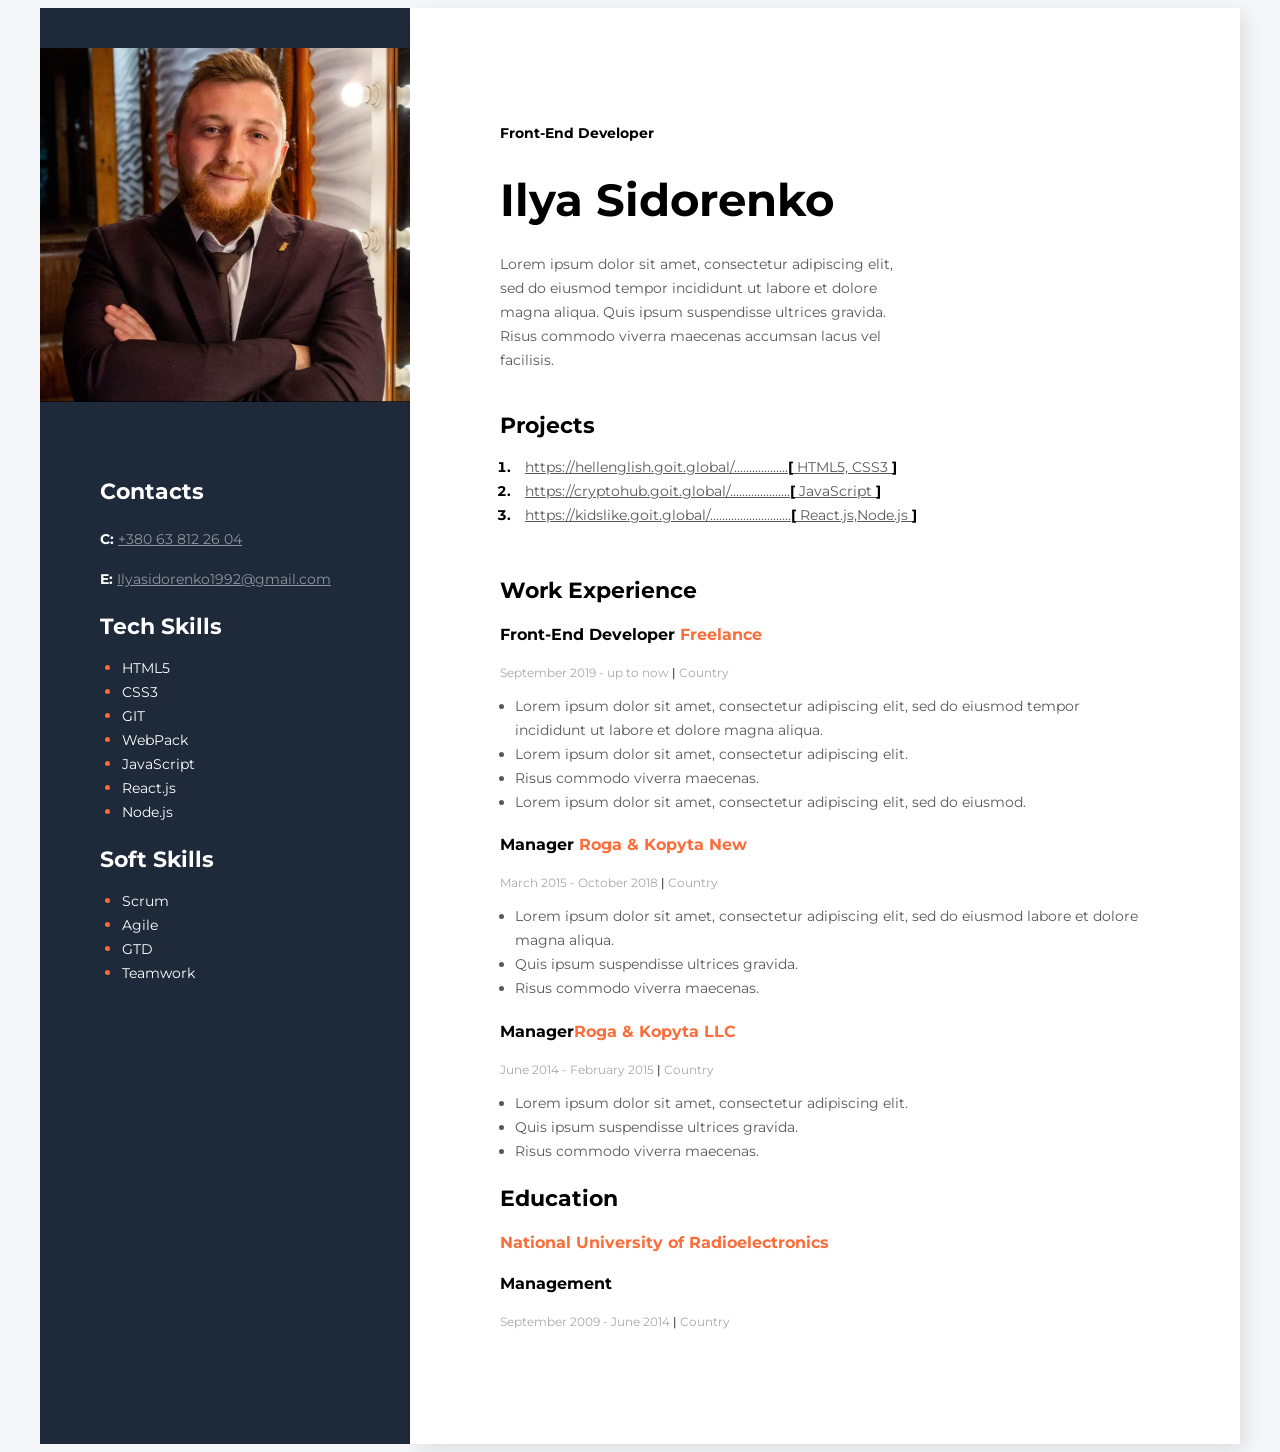
==== index.html @ 8ba05466 "finish" ====
<!DOCTYPE html>
<html lang="en">
<head>
    <meta charset="UTF-8">
    <meta http-equiv="X-UA-Compatible" content="IE=edge">
    <meta name="viewport" content="width=device-width, initial-scale=1.0">
    <link rel="preconnect" href="https://fonts.googleapis.com">
    <link rel="preconnect" href="https://fonts.gstatic.com" crossorigin>
    <link href="https://fonts.googleapis.com/css2?family=Montserrat:wght@400;700&display=swap" rel="stylesheet">
    <link rel="stylesheet" href="./css/styles.css">
    <title>Resume</title>
    

</head>
<body>
<!-- Main -->
<div class="main">
<!-- Main Content -->
<div class="main-content">
    <!-- about user -->
    <div class="about">
        <h2 class="about-position">Front-End Developer</h2>

    <h1 class="about-name">Ilya Sidorenko</h1>

<p class="about-dis">Lorem ipsum dolor sit amet, consectetur adipiscing elit, sed do eiusmod tempor incididunt ut labore et dolore magna
    aliqua. Quis ipsum suspendisse ultrices gravida. Risus commodo viverra maecenas accumsan lacus vel facilisis.</p>
</div>
    <!-- projects -->
    <div class="projects">
        <h3 class="title">Projects</h3>
<ol class="projects-list">
    <span class="project"><li class="project-item"><a
            href="https://hellenglish.goit.global/" class="project-link">https://hellenglish.goit.global/..................<span class="project-braket">[</span>  HTML5, CSS3 <span class="project-braket">]</span></a>
    </li></span>
    <span class="project"><li class="project-item"><a
            href="https://cryptohub.goit.global/" class="project-link">https://cryptohub.goit.global/....................<span class="project-braket">[</span> JavaScript <span class="project-braket">]</span></a></li></span>
    <span class="project"><li class="project-item"><a
            href="https://kidslike.goit.global/" class="project-link">https://kidslike.goit.global/...........................<span class="project-braket">[</span> React.js,Node.js <span class="project-braket">]</span></a> </li></span>
    
    
    
</ol>
</div>
<!-- Work -->
<div class="work">
    <h3 class="title">Work Experience</h3>
    <!-- company 1  -->
    <div>
        <h4 class="work-position">Front-End Developer <span class="organization">Freelance</span></h4>
        <h5 class="year-work">September 2019 - up to now   <span class="line">|</span>   Country</h5>
        <ul class="work-list">
            <li>Lorem ipsum dolor sit amet, consectetur adipiscing elit, sed do eiusmod tempor incididunt ut labore et dolore magna aliqua. </li>
            <li>Lorem ipsum dolor sit amet, consectetur adipiscing elit.</li>
            <li>Risus commodo viverra maecenas.</li>
            <li>Lorem ipsum dolor sit amet, consectetur adipiscing elit, sed do eiusmod. </li>
        </ul>
    </div>
    <!-- company 2 -->
    <div>
        <h4 class="work-position">Manager <span class="organization">Roga & Kopyta New</span> </h4>
        <h5 class="year-work">March 2015 - October 2018 <span class="line">|</span>   Country</h5>
        <ul class="work-list">
            <li>Lorem ipsum dolor sit amet, consectetur adipiscing elit, sed do eiusmod labore et dolore magna aliqua. </li>
            <li>Quis ipsum suspendisse ultrices gravida.</li>
            <li>Risus commodo viverra maecenas. </li>
        </ul>
    </div>
    <!-- company 3 -->
    <div>
        <h4 class="work-position">Manager<span class="organization">Roga & Kopyta LLC</span></h4>
        <h5 class="year-work">June 2014 - February 2015 <span class="line">|</span>   Country</h5>
        <ul class="work-list">
            <li>Lorem ipsum dolor sit amet, consectetur adipiscing elit. </li>
            <li>Quis ipsum suspendisse ultrices gravida.</li>
            <li>Risus commodo viverra maecenas. </li>
        </ul>
    </div>
    </div>
    <!-- Education -->
    <div class="education">
        <h3 class="title">Education</h3>
        <h4 class="organization">National University of Radioelectronics</h4>
        <h4>Management</h4>
        <h5 class="year-work">September 2009 - June 2014 <span class="line">|</span>   Country</h5>
    </div>
    



</div>
<!-- Sidebar -->
<aside class="sidebar">
    <img src="./img/im1.jpg" alt="userfoto" width="370" height="354" class="foto">
    <!-- contacts -->
    <div class="contacts">
        <h3 class="contact-title">Contacts</h3>
        <div><p><span class="contact-type">C:  </span><a href="tel:+380638122604" class="contact-link">+380 63 812 26 04</a></p>
            <p><span class="contact-type">E:  </span><a href="mailto:ilyasidorenko1992@gmail.com" class="contact-link">Ilyasidorenko1992@gmail.com</a></p>
            </div>
            <!-- TEch skills -->
            <div class="tech-skills">
            <h3 class="sidebartitle">Tech Skills</h3>
            <ul class="tech-skills-list">
                <li class="tech-skills-item"><span class="tech-skills-text">HTML5</span> </li>
                <li class="tech-skills-item"><span class="tech-skills-text">CSS3</span> </li>
                <li class="tech-skills-item"><span class="tech-skills-text">GIT</span> </li>
                <li class="tech-skills-item"><span class="tech-skills-text">WebPack</span> </li>
                <li class="tech-skills-item"><span class="tech-skills-text">JavaScript</span> </li>
                <li class="tech-skills-item"><span class="tech-skills-text">React.js</span> </li>
                <li class="tech-skills-item"><span class="tech-skills-text">Node.js</span> </li>
            </ul>
            </div>
            <!-- Soft Skills -->
            <div class="tech-skills">
            <h3 class="sidebartitle">Soft Skills</h3>
            <ul class="tech-skills-list">
                <li class="tech-skills-item"><span class="tech-skills-text">Scrum</span></li>
                <li class="tech-skills-item"><span class="tech-skills-text">Agile</span></li>
                <li class="tech-skills-item"><span class="tech-skills-text">GTD</span></li>
                <li class="tech-skills-item"><span class="tech-skills-text">Teamwork</span></li>
            </ul>
            </div>
</div>
</aside>
</div>

</body>
</html>
---- css/styles.css ----
body{
    font-family: 'Montserrat',
            sans-serif;
            background-color: #f5f7fa;
}
/* main styles */
.main{
display: flex;
flex-direction: row-reverse;

width: 1200px;
margin: 0 auto;
}
.main-content{
    background-color: #FFFFFF;
    box-shadow: 6px 6px 20px rgba(0, 0, 0, 0.1);
    padding: 105px 90px;
}

/* about styles */
.about{
margin-bottom: 40px;
}
.about-position{
    font-style: normal;
        font-weight: 700;
        font-size: 14px;
        line-height: 17px;
        /* identical to box height */
    
    
        color: #000000;
        margin-bottom: 20px;
}
.about-name{
font-style: normal;
    font-weight: 700;
    font-size: 45px;
    line-height: 55px;

    color: #000000;
    margin-bottom: 25px;
}
.about-dis{
font-style: normal;
    font-weight: 400;
    font-size: 14px;
    line-height: 24px;
    color: #595959;
    width: 400px;
}
/* projects */
.projects{
margin-bottom: 50px;
}
.title{
    font-style: normal;
        font-weight: 700;
        font-size: 22px;
        line-height: 27px;
    color: #000000;
    margin-bottom: 10px;
}
.projects-list{
    padding: 0;
    margin-left: 15px;
}
.project-item{
    font-style: normal;
        font-weight: 700;
        font-size: 14px;
        line-height: 24px;
        color: #000000;
}
.project,
.project-link{
    font-style: normal;
        font-weight: 400;
        font-size: 14px;
        line-height: 24px;
    color: #595959;

    }
    .project-link{
        margin-left: 10px;
    }
    .project-braket{
        font-style: normal;
            font-weight: 700;
            font-size: 14px;
            line-height: 24px;
        color: #000000;
    }


.work{
 

}
.work-position{
font-style: normal;
    font-weight: 700;
    font-size: 16px;
    line-height: 20px;
    /* identical to box height */


    color: #000000;
    margin-bottom: 10px;
}
.organization{
    font-style: normal;
        font-weight: 700;
        font-size: 16px;
        line-height: 20px;
        /* identical to box height */
    
    
        color: #FB6D3A;
}
.year-work{
    font-style: normal;
        font-weight: 400;
        font-size: 12px;
        line-height: 15px;
        color: #A8A8A8;
        margin-bottom: 10px;
}
.line{
    font-style: normal;
        font-weight: 400;
        font-size: 12px;
        line-height: 15px;
    color: #000000;
}

.work-list{
    font-style: normal;
        font-weight: 400;
        font-size: 14px;
        line-height: 24px;
        color: #595959;
        padding: 0;
        margin-left: 15px;
}
/* Education */
.education{

}
/* sidebar */
.sidebar{
    background-color: #1E2939;
    padding-top: 40px;
    width: 370px;
}
.foto{
    width: 370px;
    margin-bottom: 50px;

}
.contact-title{
    font-style: normal;
        font-weight: 700;
        font-size: 22px;
        line-height: 27px;
    color: #FFFFFF;
    margin-left: 30px;
}
.sidebartitle{
font-style: normal;
    font-weight: 700;
    font-size: 22px;
    line-height: 27px;
    color: #FFFFFF;
    margin-bottom: 10px;
margin-left: auto;
}
.contacts,
.tech-skills,
.soft-skills {
margin-left: 30px;

}
.contacts {
    margin-bottom: 50px;
    
}
.contact-type{
    font-style: normal;
        font-weight: 700;
        font-size: 14px;
        line-height: 24px;
    color: #FFFFFF;
    margin-left: 30px;
}
.contact-link{
    font-style: normal;
        font-weight: 400;
        font-size: 14px;
        line-height: 24px;
        color: #8F949C;
    }
    .tech-skills-list{
        color: #FFFFFF;
        padding: 0;
        margin-left: 22px;
    }
    .tech-skills-item{
        color: #FB6D3A;
    }
    .tech-skills-text{
        font-style: normal;
font-weight: 400;
font-size: 14px;
line-height: 24px;
color: #FFFFFF;
}
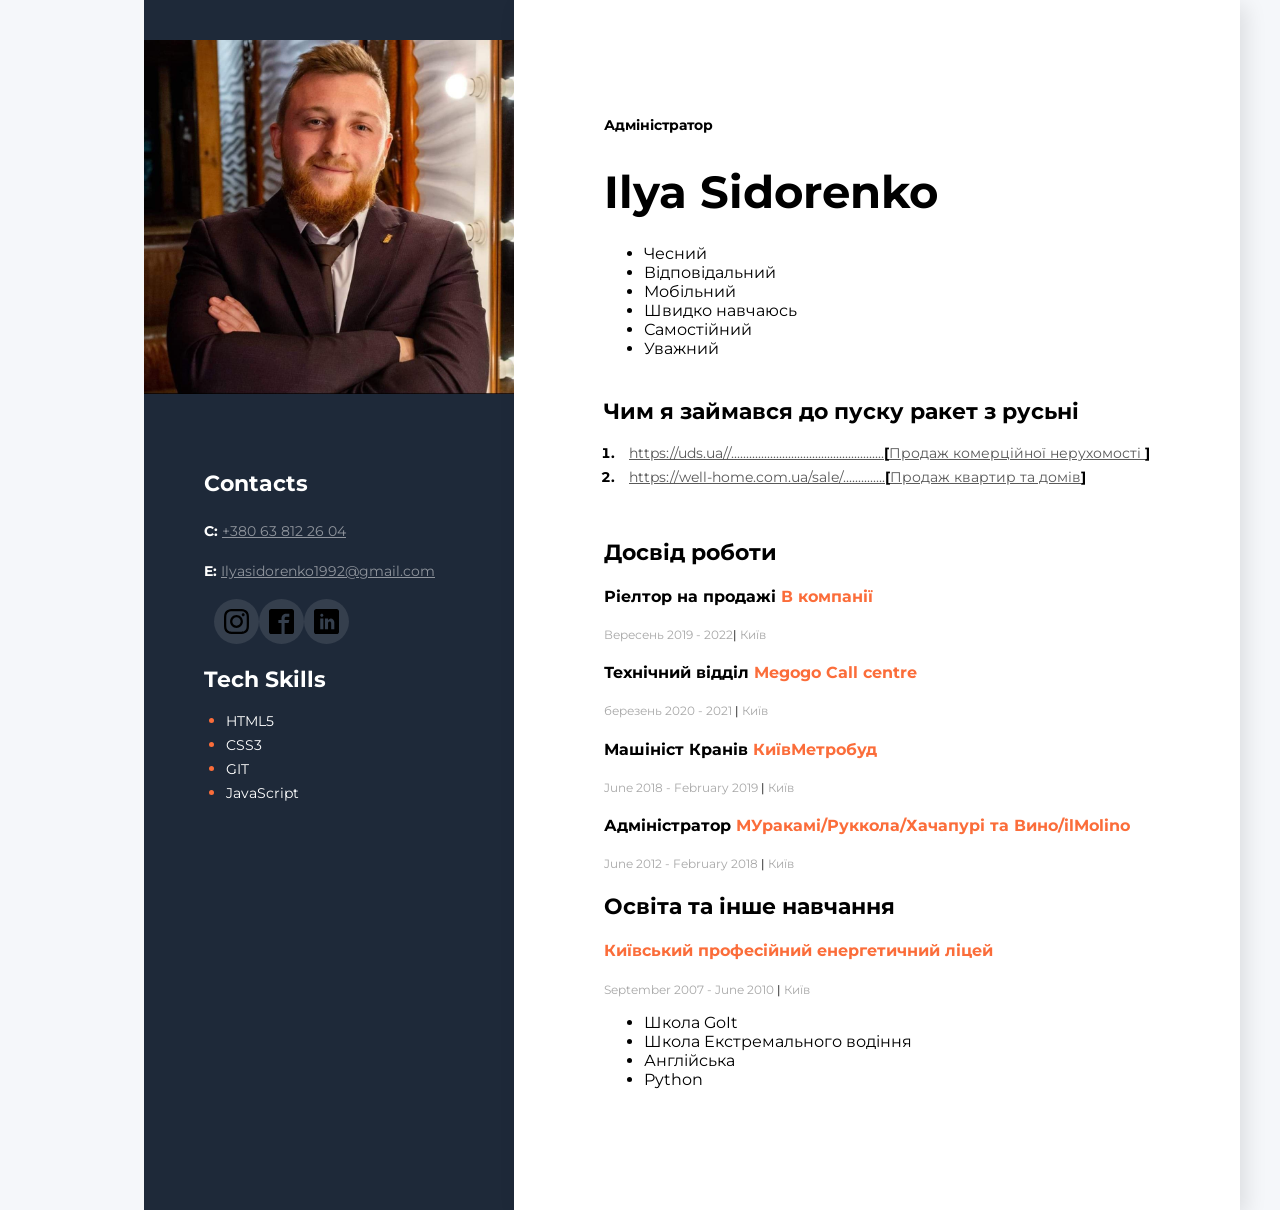
==== commit b9dfd838: "finish" ====
--- a/index.html
+++ b/index.html
@@ -19,24 +19,28 @@
 <div class="main-content">
     <!-- about user -->
     <div class="about">
-        <h2 class="about-position">Front-End Developer</h2>
+        <h2 class="about-position">Адміністратор</h2>
 
     <h1 class="about-name">Ilya Sidorenko</h1>
 
-<p class="about-dis">Lorem ipsum dolor sit amet, consectetur adipiscing elit, sed do eiusmod tempor incididunt ut labore et dolore magna
-    aliqua. Quis ipsum suspendisse ultrices gravida. Risus commodo viverra maecenas accumsan lacus vel facilisis.</p>
+<p class="about-dis"> <ul>
+    <li>Чесний</li>
+    <li>Відповідальний</li>
+    <li>Мобільний</li>
+    <li>Швидко навчаюсь</li>
+    <li>Самостійний</li>
+    <li>Уважний</li>
+</ul> </p>
 </div>
     <!-- projects -->
     <div class="projects">
-        <h3 class="title">Projects</h3>
+        <h3 class="title">Чим я займався до пуску ракет з русьні</h3>
 <ol class="projects-list">
     <span class="project"><li class="project-item"><a
-            href="https://hellenglish.goit.global/" class="project-link">https://hellenglish.goit.global/..................<span class="project-braket">[</span>  HTML5, CSS3 <span class="project-braket">]</span></a>
+            href="https://uds.ua/" class="project-link">https://uds.ua//...................................................<span class="project-braket">[</span>Продаж комерційної нерухомості <span class="project-braket">]</span></a>
     </li></span>
     <span class="project"><li class="project-item"><a
-            href="https://cryptohub.goit.global/" class="project-link">https://cryptohub.goit.global/....................<span class="project-braket">[</span> JavaScript <span class="project-braket">]</span></a></li></span>
-    <span class="project"><li class="project-item"><a
-            href="https://kidslike.goit.global/" class="project-link">https://kidslike.goit.global/...........................<span class="project-braket">[</span> React.js,Node.js <span class="project-braket">]</span></a> </li></span>
+            href="https://well-home.com.ua/sale" class="project-link">https://well-home.com.ua/sale/..............<span class="project-braket">[</span>Продаж квартир та домів<span class="project-braket">]</span></a></li></span>
     
     
     
@@ -44,45 +48,42 @@
 </div>
 <!-- Work -->
 <div class="work">
-    <h3 class="title">Work Experience</h3>
+    <h3 class="title">Досвід роботи</h3>
     <!-- company 1  -->
     <div>
-        <h4 class="work-position">Front-End Developer <span class="organization">Freelance</span></h4>
-        <h5 class="year-work">September 2019 - up to now   <span class="line">|</span>   Country</h5>
-        <ul class="work-list">
-            <li>Lorem ipsum dolor sit amet, consectetur adipiscing elit, sed do eiusmod tempor incididunt ut labore et dolore magna aliqua. </li>
-            <li>Lorem ipsum dolor sit amet, consectetur adipiscing elit.</li>
-            <li>Risus commodo viverra maecenas.</li>
-            <li>Lorem ipsum dolor sit amet, consectetur adipiscing elit, sed do eiusmod. </li>
-        </ul>
+        <h4 class="work-position">Ріелтор на продажі<span class="organization"> В компанії</span></h4>
+        <h5 class="year-work">Вересень 2019 - 2022<span class="line">|</span> Київ</h5>
+       
     </div>
     <!-- company 2 -->
     <div>
-        <h4 class="work-position">Manager <span class="organization">Roga & Kopyta New</span> </h4>
-        <h5 class="year-work">March 2015 - October 2018 <span class="line">|</span>   Country</h5>
-        <ul class="work-list">
-            <li>Lorem ipsum dolor sit amet, consectetur adipiscing elit, sed do eiusmod labore et dolore magna aliqua. </li>
-            <li>Quis ipsum suspendisse ultrices gravida.</li>
-            <li>Risus commodo viverra maecenas. </li>
-        </ul>
+        <h4 class="work-position">Технічний відділ <span class="organization"> Megogo Call centre</span> </h4>
+        <h5 class="year-work">березень 2020 - 2021 <span class="line">|</span> Київ</h5>
+       
     </div>
     <!-- company 3 -->
     <div>
-        <h4 class="work-position">Manager<span class="organization">Roga & Kopyta LLC</span></h4>
-        <h5 class="year-work">June 2014 - February 2015 <span class="line">|</span>   Country</h5>
-        <ul class="work-list">
-            <li>Lorem ipsum dolor sit amet, consectetur adipiscing elit. </li>
-            <li>Quis ipsum suspendisse ultrices gravida.</li>
-            <li>Risus commodo viverra maecenas. </li>
-        </ul>
+        <h4 class="work-position">Машініст Кранів<span class="organization"> КиївМетробуд</span></h4>
+        <h5 class="year-work">June 2018 - February 2019 <span class="line">|</span> Київ</h5>
+       
+    </div>
+    <div>
+        <h4 class="work-position">Адміністратор<span class="organization"> МУракамі/Руккола/Хачапурі та Вино/ilMolino</span></h4>
+        <h5 class="year-work">June 2012 - February 2018 <span class="line">|</span> Київ</h5>
+       
     </div>
     </div>
     <!-- Education -->
     <div class="education">
-        <h3 class="title">Education</h3>
-        <h4 class="organization">National University of Radioelectronics</h4>
-        <h4>Management</h4>
-        <h5 class="year-work">September 2009 - June 2014 <span class="line">|</span>   Country</h5>
+        <h3 class="title">Освіта та інше навчання</h3>
+        <h4>        <h4 class="organization">Київський професійний енергетичний ліцей</h4>
+        <h5 class="year-work">September 2007 - June 2010 <span class="line">|</span> Київ</h5>
+        <ul>
+           <li>Школа GoIt</li>
+           <li>Школа Екстремального водіння</li>
+           <li>Англійська</li>
+           <li>Python</li>
+</ul>
     </div>
     
 
@@ -98,6 +99,36 @@
         <div><p><span class="contact-type">C:  </span><a href="tel:+380638122604" class="contact-link">+380 63 812 26 04</a></p>
             <p><span class="contact-type">E:  </span><a href="mailto:ilyasidorenko1992@gmail.com" class="contact-link">Ilyasidorenko1992@gmail.com</a></p>
             </div>
+<!-- sprite -->
+  <div class="join">
+            <ul class="join__list">
+              <li class="join__item">
+                <a class="join__link" href="https://www.instagram.com/ilya___sidorenko/">
+                  <svg class="join__icon" width="25" height="25">
+                    <use href="./img/symbol-defs.svg#icon-instagram1"></use>
+                  </svg>
+                </a>
+              </li>
+              
+              <li class="join__item">
+                <a class="join__link" href="https://www.facebook.com/profile.php?id=100006339090409">
+                  <svg class="join__icon" width="25" height="25">
+                    <use href="./img/symbol-defs.svg#icon-facebook2"></use>
+                  </svg>
+                </a>
+              </li>
+              <li class="join__item">
+                <a class="join__link" href="https://www.linkedin.com/in/%D0%B8%D0%BB%D1%8C%D1%8F-%D1%81%D0%B8%D0%B4%D0%BE%D1%80%D0%B5%D0%BD%D0%BA%D0%BE-a3860b246/">
+                  <svg class="join__icon" width="25" height="25">
+                    <use href="./img/symbol-defs.svg#icon-linkedin"></use>
+                  </svg>
+                </a>
+              </li>
+            </ul>
+          </div>
+
+
+
             <!-- TEch skills -->
             <div class="tech-skills">
             <h3 class="sidebartitle">Tech Skills</h3>
@@ -105,22 +136,12 @@
                 <li class="tech-skills-item"><span class="tech-skills-text">HTML5</span> </li>
                 <li class="tech-skills-item"><span class="tech-skills-text">CSS3</span> </li>
                 <li class="tech-skills-item"><span class="tech-skills-text">GIT</span> </li>
-                <li class="tech-skills-item"><span class="tech-skills-text">WebPack</span> </li>
                 <li class="tech-skills-item"><span class="tech-skills-text">JavaScript</span> </li>
-                <li class="tech-skills-item"><span class="tech-skills-text">React.js</span> </li>
-                <li class="tech-skills-item"><span class="tech-skills-text">Node.js</span> </li>
+              
             </ul>
             </div>
             <!-- Soft Skills -->
-            <div class="tech-skills">
-            <h3 class="sidebartitle">Soft Skills</h3>
-            <ul class="tech-skills-list">
-                <li class="tech-skills-item"><span class="tech-skills-text">Scrum</span></li>
-                <li class="tech-skills-item"><span class="tech-skills-text">Agile</span></li>
-                <li class="tech-skills-item"><span class="tech-skills-text">GTD</span></li>
-                <li class="tech-skills-item"><span class="tech-skills-text">Teamwork</span></li>
-            </ul>
-            </div>
+           
 </div>
 </aside>
 </div>
--- a/css/styles.css
+++ b/css/styles.css
@@ -2,7 +2,9 @@
     font-family: 'Montserrat',
             sans-serif;
             background-color: #f5f7fa;
-}
+            width: 1200px; 
+            margin:0 auto;
+        }
 /* main styles */
 .main{
 display: flex;
@@ -214,4 +216,35 @@
 font-size: 14px;
 line-height: 24px;
 color: #FFFFFF;
-}+}
+
+/* sprite */
+.join__link {
+    
+    display: -webkit-box;
+    display: -ms-flexbox;
+    display: flex;
+    background: rgba(255,255,255,.1);
+    width: 35px;
+    height: 35px;
+    border-radius: 50px;
+    padding: 5px;
+    -webkit-transition: background-color 250ms cubic-bezier(0.4, 0, 0.2, 1);
+    transition: background-color 250ms cubic-bezier(0.4, 0, 0.2, 1);
+}
+.join__list {
+    list-style: none;
+    display: -webkit-box;
+    display: -ms-flexbox;
+    display: flex;
+}
+.join__icon{
+    padding-left: 5px;
+    padding-top: 5px;
+}
+
+  
+  
+ 
+  
+
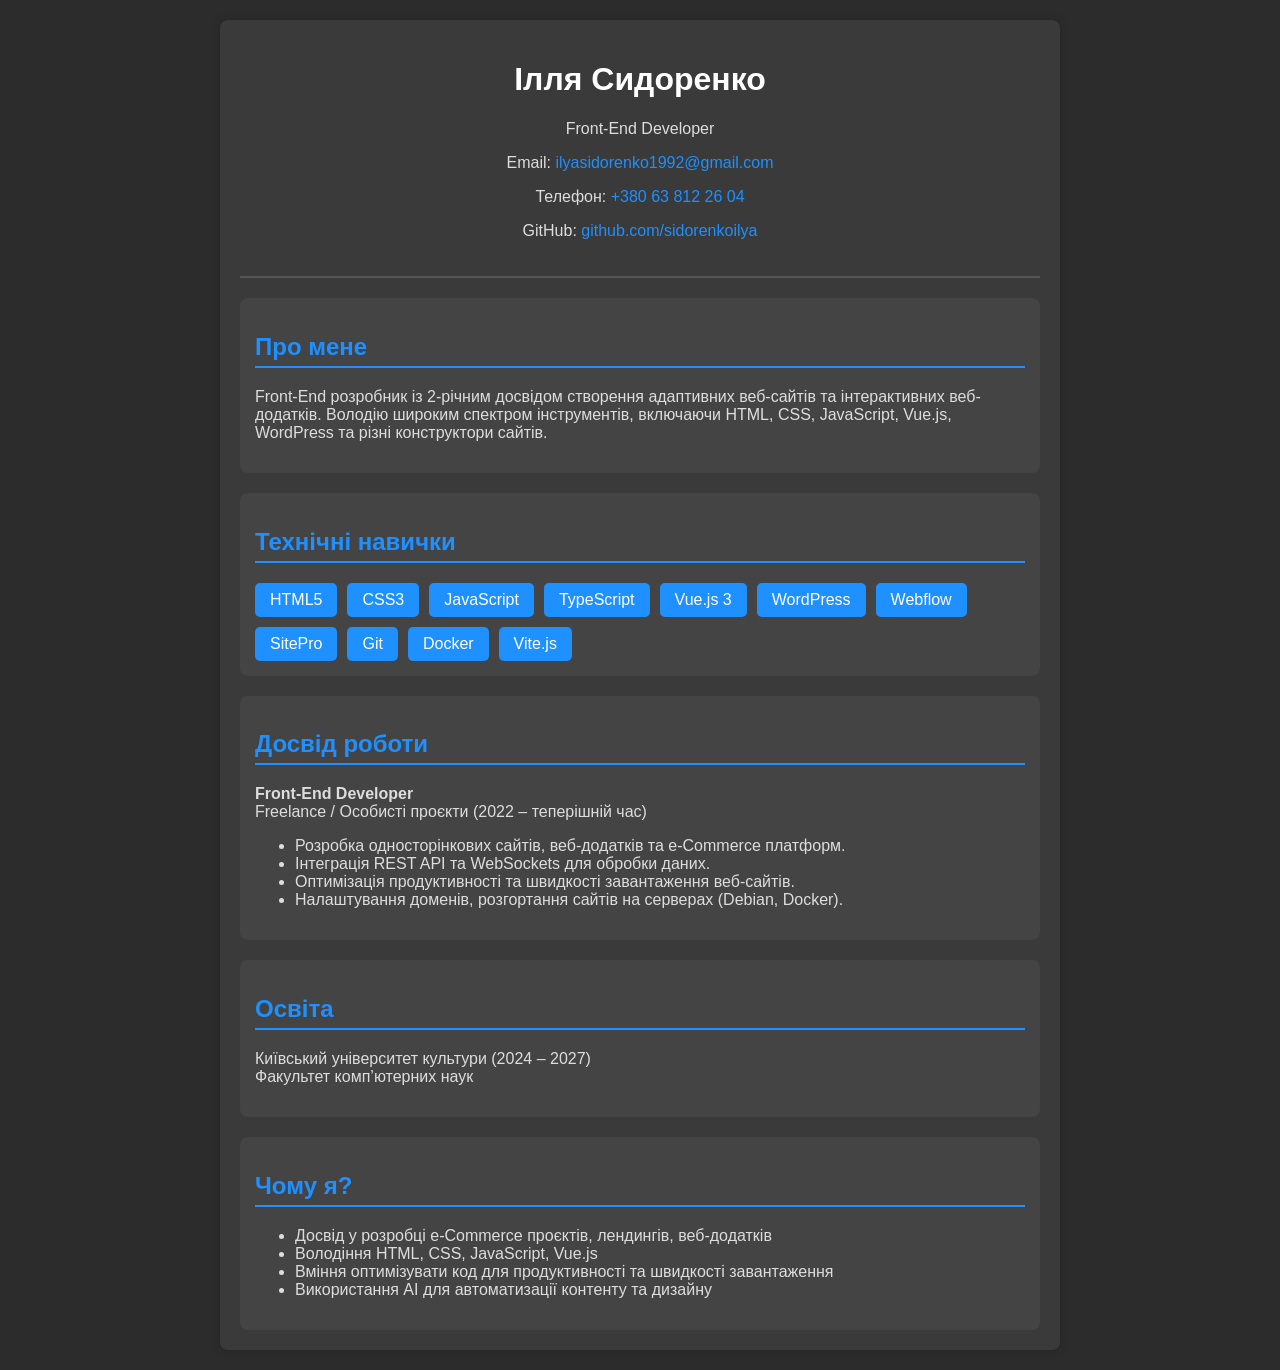
==== commit 06bf3b36: "Add files via upload" ====
--- a/index.html
+++ b/index.html
@@ -1,150 +1,135 @@
 <!DOCTYPE html>
-<html lang="en">
+<html lang="uk">
 <head>
     <meta charset="UTF-8">
-    <meta http-equiv="X-UA-Compatible" content="IE=edge">
     <meta name="viewport" content="width=device-width, initial-scale=1.0">
-    <link rel="preconnect" href="https://fonts.googleapis.com">
-    <link rel="preconnect" href="https://fonts.gstatic.com" crossorigin>
-    <link href="https://fonts.googleapis.com/css2?family=Montserrat:wght@400;700&display=swap" rel="stylesheet">
-    <link rel="stylesheet" href="./css/styles.css">
-    <title>Resume</title>
-    
-
+    <title>Резюме - Ілля Сидоренко</title>
+    <style>
+        body {
+            font-family: Arial, sans-serif;
+            margin: 0;
+            padding: 0;
+            background-color: #2c2c2c;
+            color: #ddd;
+        }
+        .container {
+            max-width: 800px;
+            margin: 20px auto;
+            background: #3a3a3a;
+            padding: 20px;
+            box-shadow: 0px 0px 10px rgba(0, 0, 0, 0.2);
+            border-radius: 8px;
+            transition: transform 0.3s, box-shadow 0.3s;
+        }
+        .container:hover {
+            transform: scale(1.02);
+            box-shadow: 0px 0px 15px rgba(255, 255, 255, 0.2);
+        }
+        header {
+            text-align: center;
+            padding-bottom: 20px;
+            border-bottom: 2px solid #555;
+        }
+        h1 {
+            color: #fff;
+        }
+        a {
+            color: #1e90ff;
+            text-decoration: none;
+        }
+        a:hover {
+            text-decoration: underline;
+        }
+        section {
+            margin-top: 20px;
+            padding: 15px;
+            background: #444;
+            border-radius: 8px;
+            transition: background 0.3s;
+        }
+        section:hover {
+            background: #555;
+        }
+        h2 {
+            border-bottom: 2px solid #1e90ff;
+            padding-bottom: 5px;
+            color: #1e90ff;
+        }
+        .skills {
+            display: flex;
+            flex-wrap: wrap;
+            gap: 10px;
+        }
+        .skill-button {
+            background: #1e90ff;
+            color: white;
+            padding: 8px 15px;
+            border-radius: 5px;
+            cursor: pointer;
+            transition: background 0.3s;
+        }
+        .skill-button:hover {
+            background: #0f7bd4;
+        }
+    </style>
 </head>
 <body>
-<!-- Main -->
-<div class="main">
-<!-- Main Content -->
-<div class="main-content">
-    <!-- about user -->
-    <div class="about">
-        <h2 class="about-position">Адміністратор</h2>
-
-    <h1 class="about-name">Ilya Sidorenko</h1>
-
-<p class="about-dis"> <ul>
-    <li>Чесний</li>
-    <li>Відповідальний</li>
-    <li>Мобільний</li>
-    <li>Швидко навчаюсь</li>
-    <li>Самостійний</li>
-    <li>Уважний</li>
-</ul> </p>
-</div>
-    <!-- projects -->
-    <div class="projects">
-        <h3 class="title">Чим я займався до пуску ракет з русьні</h3>
-<ol class="projects-list">
-    <span class="project"><li class="project-item"><a
-            href="https://uds.ua/" class="project-link">https://uds.ua//...................................................<span class="project-braket">[</span>Продаж комерційної нерухомості <span class="project-braket">]</span></a>
-    </li></span>
-    <span class="project"><li class="project-item"><a
-            href="https://well-home.com.ua/sale" class="project-link">https://well-home.com.ua/sale/..............<span class="project-braket">[</span>Продаж квартир та домів<span class="project-braket">]</span></a></li></span>
-    
-    
-    
-</ol>
-</div>
-<!-- Work -->
-<div class="work">
-    <h3 class="title">Досвід роботи</h3>
-    <!-- company 1  -->
-    <div>
-        <h4 class="work-position">Ріелтор на продажі<span class="organization"> В компанії</span></h4>
-        <h5 class="year-work">Вересень 2019 - 2022<span class="line">|</span> Київ</h5>
-       
+    <div class="container">
+        <header>
+            <h1>Ілля Сидоренко</h1>
+            <p>Front-End Developer</p>
+            <p>Email: <a href="mailto:ilyasidorenko1992@gmail.com">ilyasidorenko1992@gmail.com</a></p>
+            <p>Телефон: <a href="tel:+380638122604">+380 63 812 26 04</a></p>
+            <p>GitHub: <a href="https://github.com/sidorenkoilya" target="_blank">github.com/sidorenkoilya</a></p>
+        </header>
+        
+        <section>
+            <h2>Про мене</h2>
+            <p>Front-End розробник із 2-річним досвідом створення адаптивних веб-сайтів та інтерактивних веб-додатків. Володію широким спектром інструментів, включаючи HTML, CSS, JavaScript, Vue.js, WordPress та різні конструктори сайтів.</p>
+        </section>
+        
+        <section>
+            <h2>Технічні навички</h2>
+            <div class="skills">
+                <span class="skill-button">HTML5</span>
+                <span class="skill-button">CSS3</span>
+                <span class="skill-button">JavaScript</span>
+                <span class="skill-button">TypeScript</span>
+                <span class="skill-button">Vue.js 3</span>
+                <span class="skill-button">WordPress</span>
+                <span class="skill-button">Webflow</span>
+                <span class="skill-button">SitePro</span>
+                <span class="skill-button">Git</span>
+                <span class="skill-button">Docker</span>
+                <span class="skill-button">Vite.js</span>
+            </div>
+        </section>
+        
+        <section>
+            <h2>Досвід роботи</h2>
+            <p><strong>Front-End Developer</strong><br>Freelance / Особисті проєкти (2022 – теперішній час)</p>
+            <ul>
+                <li>Розробка односторінкових сайтів, веб-додатків та e-Commerce платформ.</li>
+                <li>Інтеграція REST API та WebSockets для обробки даних.</li>
+                <li>Оптимізація продуктивності та швидкості завантаження веб-сайтів.</li>
+                <li>Налаштування доменів, розгортання сайтів на серверах (Debian, Docker).</li>
+            </ul>
+        </section>
+        
+        <section>
+            <h2>Освіта</h2>
+            <p>Київський університет культури (2024 – 2027)<br>Факультет комп’ютерних наук</p>
+        </section>
+        
+        <section>
+            <h2>Чому я?</h2>
+            <ul>
+                <li>Досвід у розробці e-Commerce проєктів, лендингів, веб-додатків</li>
+                <li>Володіння HTML, CSS, JavaScript, Vue.js</li>
+                <li>Вміння оптимізувати код для продуктивності та швидкості завантаження</li>
+                <li>Використання AI для автоматизації контенту та дизайну</li>
+            </ul>
+        </section>
     </div>
-    <!-- company 2 -->
-    <div>
-        <h4 class="work-position">Технічний відділ <span class="organization"> Megogo Call centre</span> </h4>
-        <h5 class="year-work">березень 2020 - 2021 <span class="line">|</span> Київ</h5>
-       
-    </div>
-    <!-- company 3 -->
-    <div>
-        <h4 class="work-position">Машініст Кранів<span class="organization"> КиївМетробуд</span></h4>
-        <h5 class="year-work">June 2018 - February 2019 <span class="line">|</span> Київ</h5>
-       
-    </div>
-    <div>
-        <h4 class="work-position">Адміністратор<span class="organization"> МУракамі/Руккола/Хачапурі та Вино/ilMolino</span></h4>
-        <h5 class="year-work">June 2012 - February 2018 <span class="line">|</span> Київ</h5>
-       
-    </div>
-    </div>
-    <!-- Education -->
-    <div class="education">
-        <h3 class="title">Освіта та інше навчання</h3>
-        <h4>        <h4 class="organization">Київський професійний енергетичний ліцей</h4>
-        <h5 class="year-work">September 2007 - June 2010 <span class="line">|</span> Київ</h5>
-        <ul>
-           <li>Школа GoIt</li>
-           <li>Школа Екстремального водіння</li>
-           <li>Англійська</li>
-           <li>Python</li>
-</ul>
-    </div>
-    
-
-
-
-</div>
-<!-- Sidebar -->
-<aside class="sidebar">
-    <img src="./img/im1.jpg" alt="userfoto" width="370" height="354" class="foto">
-    <!-- contacts -->
-    <div class="contacts">
-        <h3 class="contact-title">Contacts</h3>
-        <div><p><span class="contact-type">C:  </span><a href="tel:+380638122604" class="contact-link">+380 63 812 26 04</a></p>
-            <p><span class="contact-type">E:  </span><a href="mailto:ilyasidorenko1992@gmail.com" class="contact-link">Ilyasidorenko1992@gmail.com</a></p>
-            </div>
-<!-- sprite -->
-  <div class="join">
-            <ul class="join__list">
-              <li class="join__item">
-                <a class="join__link" href="https://www.instagram.com/ilya___sidorenko/">
-                  <svg class="join__icon" width="25" height="25">
-                    <use href="./img/symbol-defs.svg#icon-instagram1"></use>
-                  </svg>
-                </a>
-              </li>
-              
-              <li class="join__item">
-                <a class="join__link" href="https://www.facebook.com/profile.php?id=100006339090409">
-                  <svg class="join__icon" width="25" height="25">
-                    <use href="./img/symbol-defs.svg#icon-facebook2"></use>
-                  </svg>
-                </a>
-              </li>
-              <li class="join__item">
-                <a class="join__link" href="https://www.linkedin.com/in/%D0%B8%D0%BB%D1%8C%D1%8F-%D1%81%D0%B8%D0%B4%D0%BE%D1%80%D0%B5%D0%BD%D0%BA%D0%BE-a3860b246/">
-                  <svg class="join__icon" width="25" height="25">
-                    <use href="./img/symbol-defs.svg#icon-linkedin"></use>
-                  </svg>
-                </a>
-              </li>
-            </ul>
-          </div>
-
-
-
-            <!-- TEch skills -->
-            <div class="tech-skills">
-            <h3 class="sidebartitle">Tech Skills</h3>
-            <ul class="tech-skills-list">
-                <li class="tech-skills-item"><span class="tech-skills-text">HTML5</span> </li>
-                <li class="tech-skills-item"><span class="tech-skills-text">CSS3</span> </li>
-                <li class="tech-skills-item"><span class="tech-skills-text">GIT</span> </li>
-                <li class="tech-skills-item"><span class="tech-skills-text">JavaScript</span> </li>
-              
-            </ul>
-            </div>
-            <!-- Soft Skills -->
-           
-</div>
-</aside>
-</div>
-
 </body>
-</html>+</html>
